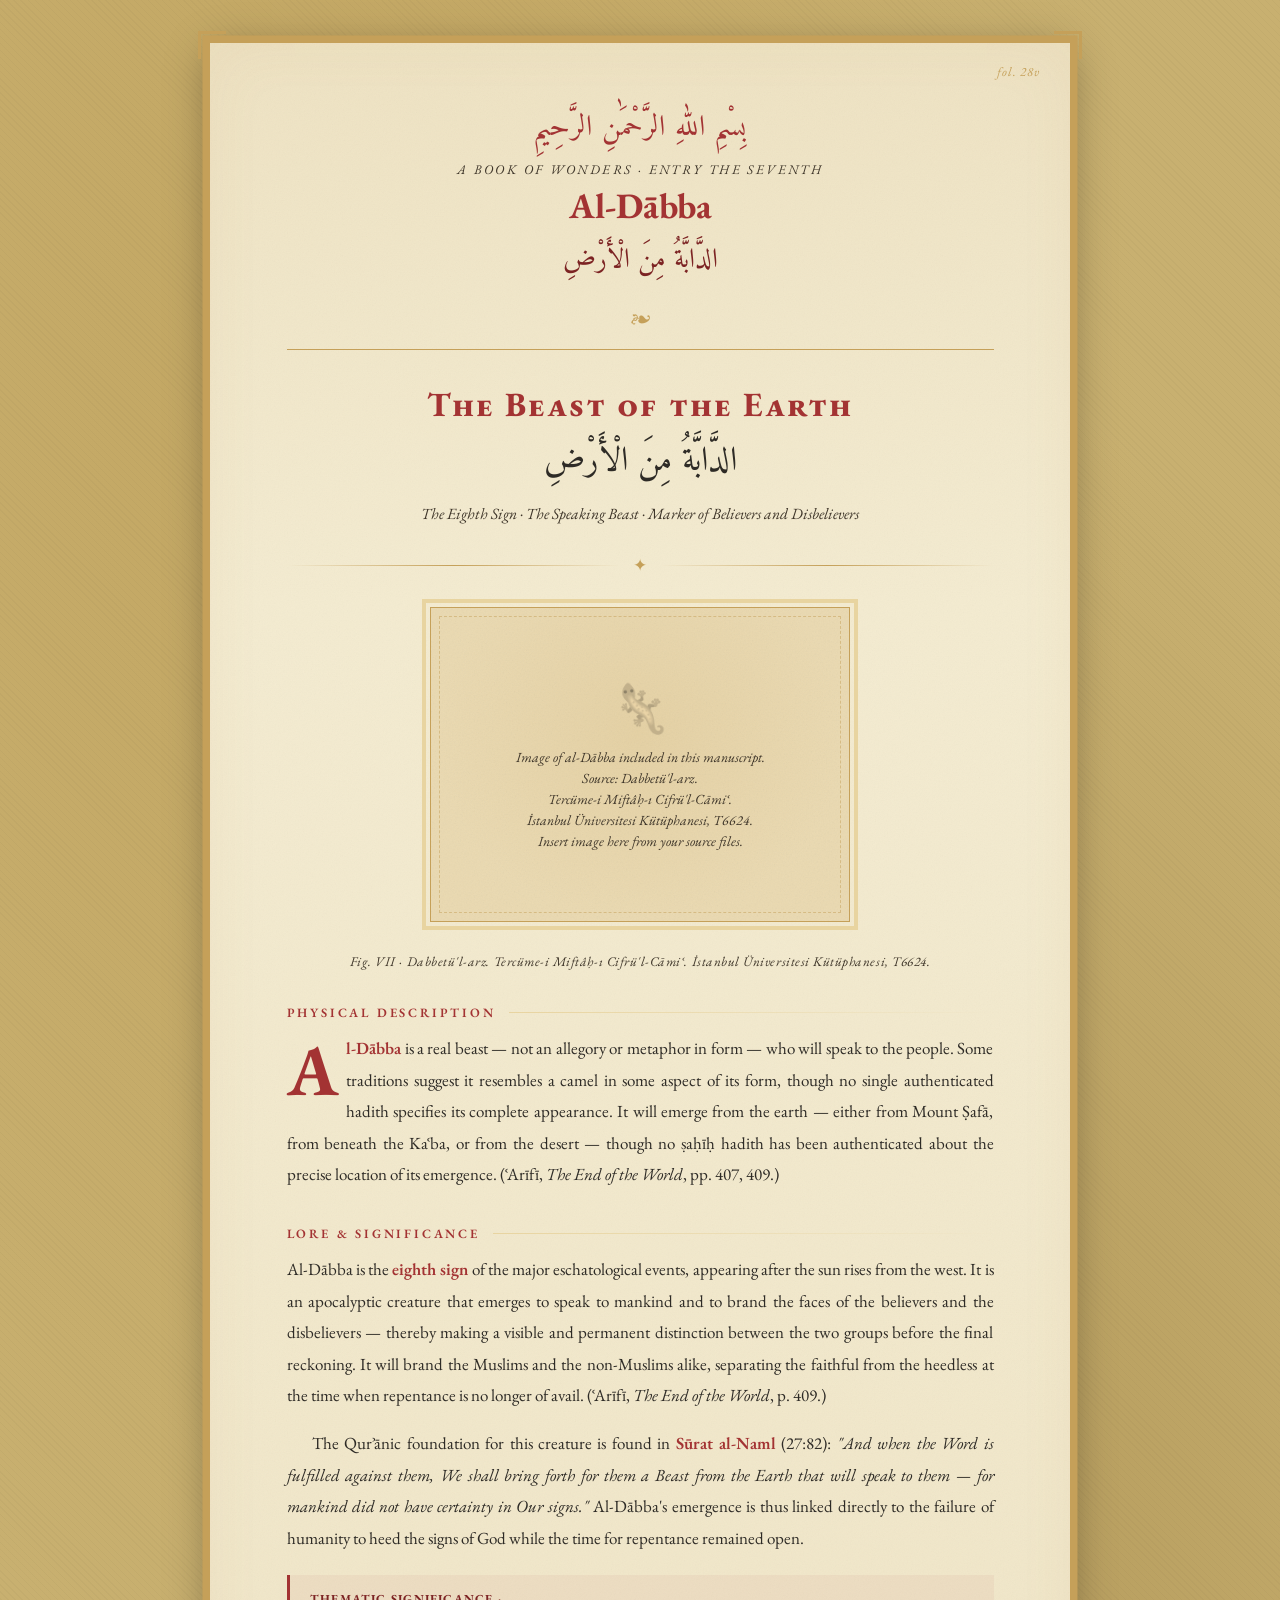
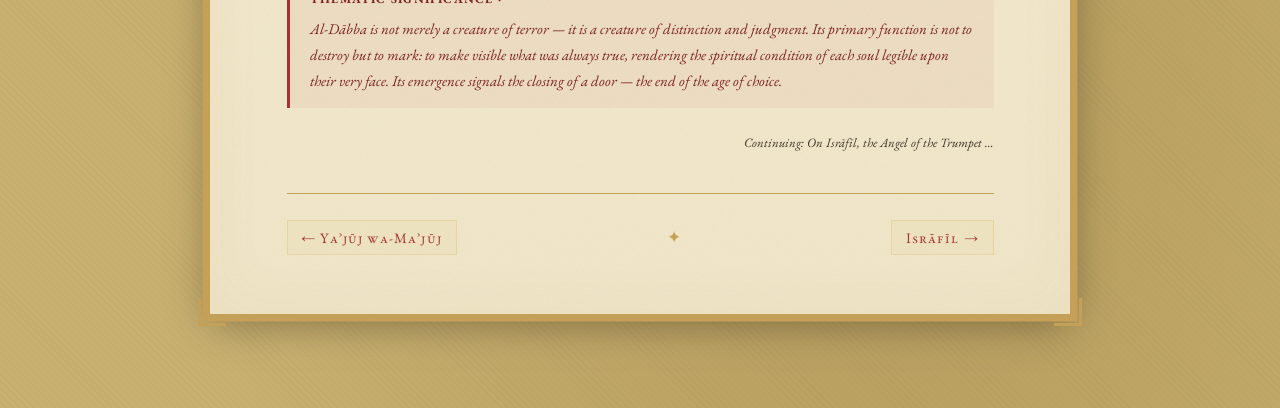
==== dabba.html @ 3489950a "Create dabba.html" ====
<!DOCTYPE html>
<html lang="en">
<head>
  <meta charset="UTF-8" />
  <meta name="viewport" content="width=device-width, initial-scale=1.0" />
  <title>Al-Dābba — A Book of Wonders</title>
  <link rel="stylesheet" href="style.css" />
  <style>
    .analysis-block {
      background: rgba(163,51,51,0.05);
      border-left: 3px solid var(--madder);
      padding: .85rem 1.2rem;
      margin: 1.2rem 0;
      font-size: .88rem;
      font-style: italic;
      color: var(--madder-dark);
      line-height: 1.75;
    }
    .analysis-block::before {
      content: 'Thematic Significance · ';
      font-weight: 700;
      font-style: normal;
      font-size: .72rem;
      letter-spacing: .1em;
      text-transform: uppercase;
      display: block;
      margin-bottom: .3rem;
    }
  </style>
</head>
<body>
<main class="manuscript-page" role="main">
  <div class="corner-tr" aria-hidden="true"></div>
  <div class="corner-bl" aria-hidden="true"></div>
  <div class="page-inner">
    <span class="folio-number">fol. 28v</span>

    <p class="bismillah" lang="ar" dir="rtl">بِسْمِ اللهِ الرَّحْمَٰنِ الرَّحِيمِ</p>

    <header class="page-title-block">
      <p class="page-title-latin">A Book of Wonders · Entry the Seventh</p>
      <h1 class="page-title-main">Al-Dābba</h1>
      <p class="page-title-arabic" lang="ar" dir="rtl">الدَّابَّةُ مِنَ الْأَرْضِ</p>
    </header>

    <div class="creature-name-block">
      <span class="creature-name-en">The Beast of the Earth</span>
      <span class="creature-name-ar" lang="ar" dir="rtl">الدَّابَّةُ مِنَ الْأَرْضِ</span>
      <span class="creature-epithet">The Eighth Sign · The Speaking Beast · Marker of Believers and Disbelievers</span>
    </div>

    <div class="manuscript-rule" aria-hidden="true">✦</div>

    <!-- Illustration — sourced from Tercüme-i Miftâh-ı Cifrü'l-Cami, Istanbul University Library T6624 -->
    <figure class="illustration-frame" role="img" aria-label="Dabbetü'l-arz, from Tercüme-i Miftah-i Cifru'l-Cami, Istanbul University Library T6624">
      <div class="illustration-placeholder-text">
        <span class="icon" aria-hidden="true">🦎</span>
        <p>
          <em>Image of al-Dābba included in this manuscript.<br>
          Source: <em>Dabbetü'l-arz.</em><br>
          <em>Tercüme-i Miftâḥ-ı Cifrü'l-Cāmiʿ.</em><br>
          İstanbul Üniversitesi Kütüphanesi, T6624.<br>
          Insert image here from your source files.</em>
        </p>
      </div>
    </figure>
    <figcaption class="illustration-caption">
      Fig. VII · <em>Dabbetü'l-arz.</em>
      <em>Tercüme-i Miftâḥ-ı Cifrü'l-Cāmiʿ.</em>
      İstanbul Üniversitesi Kütüphanesi, T6624.
    </figcaption>

    <!-- Physical Description -->
    <h2 class="section-header">Physical Description</h2>
    <p class="manuscript-text has-dropcap">
      <span class="rubric">Al-Dābba</span> is a real beast — not an allegory or metaphor in form —
      who will speak to the people. Some traditions suggest it resembles a camel in some aspect of its form,
      though no single authenticated hadith specifies its complete appearance.
      It will emerge from the earth — either from Mount Ṣafā, from beneath the Kaʿba, or from the desert —
      though no ṣaḥīḥ hadith has been authenticated about the precise location of its emergence.
      (ʿArīfī, <em>The End of the World</em>, pp. 407, 409.)
    </p>

    <!-- Lore -->
    <h2 class="section-header">Lore &amp; Significance</h2>
    <p class="manuscript-text">
      Al-Dābba is the <span class="rubric">eighth sign</span> of the major eschatological events,
      appearing after the sun rises from the west. It is an apocalyptic creature that emerges to speak
      to mankind and to brand the faces of the believers and the disbelievers — thereby making a visible
      and permanent distinction between the two groups before the final reckoning.
      It will brand the Muslims and the non-Muslims alike, separating the faithful from the heedless
      at the time when repentance is no longer of avail.
      (ʿArīfī, <em>The End of the World</em>, p. 409.)
    </p>
    <p class="manuscript-text">
      The Qurʾānic foundation for this creature is found in
      <span class="rubric">Sūrat al-Naml</span> (27:82):
      <em>"And when the Word is fulfilled against them, We shall bring forth for them a Beast from the Earth
      that will speak to them — for mankind did not have certainty in Our signs."</em>
      Al-Dābba's emergence is thus linked directly to the failure of humanity to heed the signs of God
      while the time for repentance remained open.
    </p>

    <div class="analysis-block">
      Al-Dābba is not merely a creature of terror — it is a creature of distinction and judgment.
      Its primary function is not to destroy but to mark: to make visible what was always true,
      rendering the spiritual condition of each soul legible upon their very face.
      Its emergence signals the closing of a door — the end of the age of choice.
    </div>

    <div class="catchword"><em>Continuing: On Isrāfīl, the Angel of the Trumpet …</em></div>

    <nav class="page-nav" aria-label="Page navigation">
      <a href="yajuj.html">← Yaʾjūj wa-Maʾjūj</a>
      <span class="nav-center" aria-hidden="true">✦</span>
      <a href="israfil.html">Isrāfīl →</a>
    </nav>
  </div>
</main>
</body>
</html>
---- style.css ----
/* ============================================================
   KITĀB AL-ASRĀR — Master Stylesheet
   Islamic Eschatological Bestiary
   Visual Model: Ajā'ib al-makhlūqāt (13th c. manuscript)
   ============================================================ */

/* ── Google Fonts ── */
@import url('https://fonts.googleapis.com/css2?family=EB+Garamond:ital,wght@0,400;0,500;0,600;0,700;1,400;1,500&family=Amiri:ital,wght@0,400;0,700;1,400;1,700&display=swap');

/* ── Design Tokens ── */
:root {
  --parchment:      #F4EBD0;
  --parchment-dark: #EAD9B0;
  --parchment-mid:  #EFE3C0;
  --carbon:         #1A1A1A;
  --carbon-soft:    #2E2B26;
  --madder:         #A33333;
  --madder-dark:    #7C2323;
  --gold:           #C5A059;
  --gold-light:     #D9B96B;
  --gold-pale:      #E8D4A0;
  --ink-faded:      #3D3428;

  --font-latin:     'EB Garamond', 'Palatino Linotype', Georgia, serif;
  --font-arabic:    'Amiri', 'Noto Naskh Arabic', 'Traditional Arabic', serif;

  --page-max:       860px;
  --border-outer:   2.5px solid var(--gold);
  --border-inner:   1px solid var(--gold);
  --gap-border:     5px;
}

/* ── Reset & Base ── */
*, *::before, *::after { box-sizing: border-box; margin: 0; padding: 0; }

html { font-size: 17px; scroll-behavior: smooth; }

body {
  background-color: #C8B070;
  background-image:
    repeating-linear-gradient(
      45deg,
      transparent,
      transparent 4px,
      rgba(0,0,0,0.025) 4px,
      rgba(0,0,0,0.025) 5px
    ),
    radial-gradient(ellipse at 30% 20%, rgba(180,140,60,0.3) 0%, transparent 60%),
    radial-gradient(ellipse at 70% 80%, rgba(120,90,30,0.25) 0%, transparent 55%);
  min-height: 100vh;
  padding: 2.5rem 1rem;
  font-family: var(--font-latin);
  color: var(--carbon);
}

/* ── Manuscript Page Container ── */
.manuscript-page {
  position: relative;
  max-width: var(--page-max);
  margin: 0 auto 3rem;
  background-color: var(--parchment);
  background-image:
    url("data:image/svg+xml,%3Csvg xmlns='http://www.w3.org/2000/svg' width='300' height='300'%3E%3Cfilter id='n'%3E%3CfeTurbulence type='fractalNoise' baseFrequency='0.75' numOctaves='4' stitchTiles='stitch'/%3E%3CfeColorMatrix type='saturate' values='0'/%3E%3C/filter%3E%3Crect width='300' height='300' filter='url(%23n)' opacity='0.06'/%3E%3C/svg%3E"),
    linear-gradient(180deg, rgba(210,185,130,0.18) 0%, transparent 30%, rgba(210,185,130,0.12) 100%);
  padding: 0;
  /* Double-border via outline + box-shadow technique */
  outline: var(--border-inner) solid var(--gold);
  outline-offset: var(--gap-border);
  box-shadow:
    0 0 0 calc(var(--gap-border) + 2.5px) var(--gold),
    0 8px 40px rgba(0,0,0,0.35),
    0 2px 8px rgba(0,0,0,0.2),
    inset 0 0 60px rgba(180,140,60,0.06);
}

/* Inner content padding */
.page-inner {
  padding: 3.5rem 4.5rem;
}

/* ── Corner Ornaments ── */
.manuscript-page::before,
.manuscript-page::after {
  content: '';
  position: absolute;
  width: 28px;
  height: 28px;
  border-color: var(--gold);
  border-style: solid;
  z-index: 2;
}
.manuscript-page::before {
  top: -12px; left: -12px;
  border-width: 3px 0 0 3px;
}
.manuscript-page::after {
  bottom: -12px; right: -12px;
  border-width: 0 3px 3px 0;
}

/* Extra corners via wrapper pseudo */
.corner-tr, .corner-bl {
  position: absolute;
  width: 28px;
  height: 28px;
  border-color: var(--gold);
  border-style: solid;
  z-index: 2;
  pointer-events: none;
}
.corner-tr { top: -12px; right: -12px; border-width: 3px 3px 0 0; }
.corner-bl { bottom: -12px; left: -12px; border-width: 0 0 3px 3px; }

/* ── Bismillah Header ── */
.bismillah {
  text-align: center;
  font-family: var(--font-arabic);
  font-size: 1.7rem;
  color: var(--madder);
  letter-spacing: 0.03em;
  margin-bottom: 0.4rem;
  line-height: 1.8;
  direction: rtl;
}

/* ── Page Title / Colophon Header ── */
.page-title-block {
  text-align: center;
  margin-bottom: 2rem;
  padding-bottom: 1.25rem;
  border-bottom: 1px solid var(--gold);
  position: relative;
}
.page-title-block::after {
  content: '❧';
  display: block;
  color: var(--gold);
  font-size: 1.2rem;
  margin-top: 0.8rem;
}

.page-title-latin {
  font-family: var(--font-latin);
  font-size: 0.78rem;
  font-style: italic;
  letter-spacing: 0.18em;
  text-transform: uppercase;
  color: var(--ink-faded);
  margin-bottom: 0.4rem;
}

.page-title-main {
  font-family: var(--font-latin);
  font-size: 2.1rem;
  font-weight: 700;
  color: var(--madder);
  line-height: 1.2;
  margin-bottom: 0.3rem;
}

.page-title-arabic {
  font-family: var(--font-arabic);
  font-size: 1.6rem;
  color: var(--madder-dark);
  direction: rtl;
  line-height: 2;
}

.page-subtitle {
  font-size: 0.88rem;
  font-style: italic;
  color: var(--ink-faded);
  margin-top: 0.3rem;
}

/* ── Horizontal Rule / Interlinear Divider ── */
.manuscript-rule {
  display: flex;
  align-items: center;
  gap: 0.75rem;
  margin: 1.8rem 0;
  color: var(--gold);
  font-size: 1rem;
}
.manuscript-rule::before,
.manuscript-rule::after {
  content: '';
  flex: 1;
  height: 1px;
  background: linear-gradient(to right, transparent, var(--gold), transparent);
}

/* ── Creature Entry Header ── */
.creature-name-block {
  text-align: center;
  margin-bottom: 1.5rem;
}

.creature-name-en {
  font-size: 2rem;
  font-weight: 700;
  color: var(--madder);
  font-variant: small-caps;
  letter-spacing: 0.06em;
  line-height: 1.2;
}

.creature-name-ar {
  font-family: var(--font-arabic);
  font-size: 2rem;
  color: var(--carbon-soft);
  direction: rtl;
  line-height: 2.2;
  display: block;
}

.creature-epithet {
  font-style: italic;
  font-size: 0.92rem;
  color: var(--ink-faded);
  display: block;
  margin-top: 0.2rem;
}

/* ── Illustration Placeholder ── */
.illustration-frame {
  margin: 1.8rem auto;
  max-width: 420px;
  border: 1.5px solid var(--gold);
  outline: 4px solid var(--gold-pale);
  outline-offset: 4px;
  background-color: var(--parchment-dark);
  background-image:
    radial-gradient(ellipse at 50% 40%, rgba(197,160,89,0.15) 0%, transparent 70%),
    url("data:image/svg+xml,%3Csvg xmlns='http://www.w3.org/2000/svg' width='200' height='200'%3E%3Cfilter id='n'%3E%3CfeTurbulence type='fractalNoise' baseFrequency='0.65' numOctaves='3' stitchTiles='stitch'/%3E%3CfeColorMatrix type='saturate' values='0'/%3E%3C/filter%3E%3Crect width='200' height='200' filter='url(%23n)' opacity='0.09'/%3E%3C/svg%3E");
  position: relative;
  overflow: hidden;
  aspect-ratio: 4 / 3;
  display: flex;
  flex-direction: column;
  align-items: center;
  justify-content: center;
}

.illustration-frame::before {
  content: '';
  position: absolute;
  inset: 8px;
  border: 0.5px dashed var(--gold);
  opacity: 0.5;
  pointer-events: none;
}

.illustration-placeholder-text {
  text-align: center;
  padding: 1rem;
  z-index: 1;
}

.illustration-placeholder-text .icon {
  font-size: 2.8rem;
  display: block;
  margin-bottom: 0.5rem;
  opacity: 0.4;
  filter: sepia(1);
}

.illustration-placeholder-text p {
  font-style: italic;
  font-size: 0.82rem;
  color: var(--ink-faded);
  line-height: 1.5;
  max-width: 260px;
}

.illustration-caption {
  text-align: center;
  font-size: 0.78rem;
  font-style: italic;
  color: var(--ink-faded);
  margin-top: 0.6rem;
  letter-spacing: 0.04em;
}

/* ── Drop Cap ── */
.has-dropcap::first-letter {
  float: left;
  font-family: var(--font-latin);
  font-size: 4.2rem;
  font-weight: 700;
  line-height: 0.8;
  color: var(--madder);
  padding-right: 0.12em;
  padding-top: 0.06em;
  margin-top: 0.05em;
}

/* ── Section Headers (Rubrication) ── */
.section-header {
  font-family: var(--font-latin);
  font-size: 0.75rem;
  font-weight: 600;
  letter-spacing: 0.22em;
  text-transform: uppercase;
  color: var(--madder);
  margin: 2rem 0 0.75rem;
  display: flex;
  align-items: center;
  gap: 0.8rem;
}
.section-header::after {
  content: '';
  flex: 1;
  height: 1px;
  background: linear-gradient(to right, var(--gold-pale), transparent);
}

/* ── Body Text ── */
.manuscript-text {
  font-family: var(--font-latin);
  font-size: 1rem;
  line-height: 1.85;
  color: var(--carbon-soft);
  text-align: justify;
  hyphens: auto;
  margin-bottom: 1rem;
}

.manuscript-text + .manuscript-text {
  text-indent: 1.5em;
}

/* Rubricated inline terms */
.rubric {
  color: var(--madder);
  font-weight: 600;
}

/* Arabic inline quote */
.arabic-inline {
  font-family: var(--font-arabic);
  direction: rtl;
  display: inline-block;
  font-size: 1.15em;
  line-height: 1.9;
  color: var(--carbon);
  unicode-bidi: isolate;
}

/* ── Block Quote (Hadith / Quranic Verse) ── */
.manuscript-quote {
  margin: 1.5rem 2rem;
  padding: 1rem 1.5rem;
  border-left: 3px solid var(--gold);
  background: rgba(197,160,89,0.07);
  position: relative;
}

.manuscript-quote .arabic-block {
  font-family: var(--font-arabic);
  font-size: 1.25rem;
  direction: rtl;
  text-align: right;
  line-height: 2.2;
  color: var(--carbon);
  display: block;
  margin-bottom: 0.5rem;
}

.manuscript-quote .translation {
  font-style: italic;
  font-size: 0.9rem;
  color: var(--ink-faded);
  line-height: 1.65;
}

.manuscript-quote .source {
  display: block;
  text-align: right;
  font-size: 0.76rem;
  color: var(--madder);
  margin-top: 0.5rem;
  letter-spacing: 0.06em;
}

/* ── Table of Contents ── */
.toc-list {
  list-style: none;
  margin: 1.5rem 0;
}

.toc-list li {
  display: flex;
  align-items: baseline;
  gap: 0;
  margin-bottom: 0.6rem;
  font-size: 1rem;
  line-height: 1.5;
}

.toc-entry-num {
  font-variant: small-caps;
  font-size: 0.82rem;
  color: var(--madder);
  min-width: 2.2rem;
  flex-shrink: 0;
}

.toc-entry-title {
  flex: 1;
}

.toc-entry-title a {
  color: var(--carbon-soft);
  text-decoration: none;
  font-weight: 500;
}
.toc-entry-title a:hover {
  color: var(--madder);
  text-decoration: underline;
  text-decoration-style: dotted;
  text-underline-offset: 3px;
}

.toc-entry-title .arabic-toc {
  font-family: var(--font-arabic);
  font-size: 1.05em;
  direction: rtl;
  margin-left: 0.6em;
  color: var(--ink-faded);
}

.toc-dots {
  flex: 1;
  border-bottom: 1.5px dotted var(--gold-pale);
  margin: 0 0.5rem;
  position: relative;
  top: -3px;
}

.toc-folio {
  font-variant: small-caps;
  font-size: 0.82rem;
  color: var(--ink-faded);
  min-width: 2rem;
  text-align: right;
}

/* ── Colophon / Metadata block ── */
.colophon-block {
  margin-top: 2.5rem;
  padding-top: 1.5rem;
  border-top: 1px solid var(--gold-pale);
  font-size: 0.8rem;
  color: var(--ink-faded);
  font-style: italic;
  text-align: center;
  line-height: 1.8;
}

/* ── Page-Turn Navigation ── */
.page-nav {
  display: flex;
  justify-content: space-between;
  align-items: center;
  margin-top: 2.5rem;
  padding-top: 1.5rem;
  border-top: 1px solid var(--gold);
  gap: 1rem;
}

.page-nav a {
  display: inline-flex;
  align-items: center;
  gap: 0.4rem;
  color: var(--madder);
  text-decoration: none;
  font-size: 0.85rem;
  font-variant: small-caps;
  letter-spacing: 0.08em;
  padding: 0.4rem 0.8rem;
  border: 1px solid var(--gold-pale);
  background: rgba(197,160,89,0.06);
  transition: background 0.2s, border-color 0.2s;
}
.page-nav a:hover {
  background: rgba(197,160,89,0.18);
  border-color: var(--gold);
}

.page-nav .nav-center {
  font-size: 1rem;
  color: var(--gold);
}

/* ── Folio Number (decorative, top corner) ── */
.folio-number {
  position: absolute;
  top: 1.2rem;
  right: 1.8rem;
  font-size: 0.75rem;
  font-style: italic;
  color: var(--gold);
  letter-spacing: 0.06em;
}

/* ── Catchword (bottom right of page) ── */
.catchword {
  text-align: right;
  font-size: 0.75rem;
  font-style: italic;
  color: var(--ink-faded);
  margin-top: 1.5rem;
}

/* ── Responsive ── */
@media (max-width: 680px) {
  .page-inner  { padding: 2.2rem 1.6rem; }
  .has-dropcap::first-letter { font-size: 3.2rem; }
  .page-title-main { font-size: 1.6rem; }
  .creature-name-en { font-size: 1.5rem; }
  .creature-name-ar { font-size: 1.5rem; }
  .manuscript-quote { margin: 1.2rem 0.5rem; }
  .page-nav { flex-direction: column; align-items: stretch; text-align: center; }
  .illustration-frame { max-width: 100%; }
}

@media print {
  body { background: white; padding: 0; }
  .manuscript-page { box-shadow: none; margin: 0; max-width: 100%; }
  .page-nav { display: none; }
}
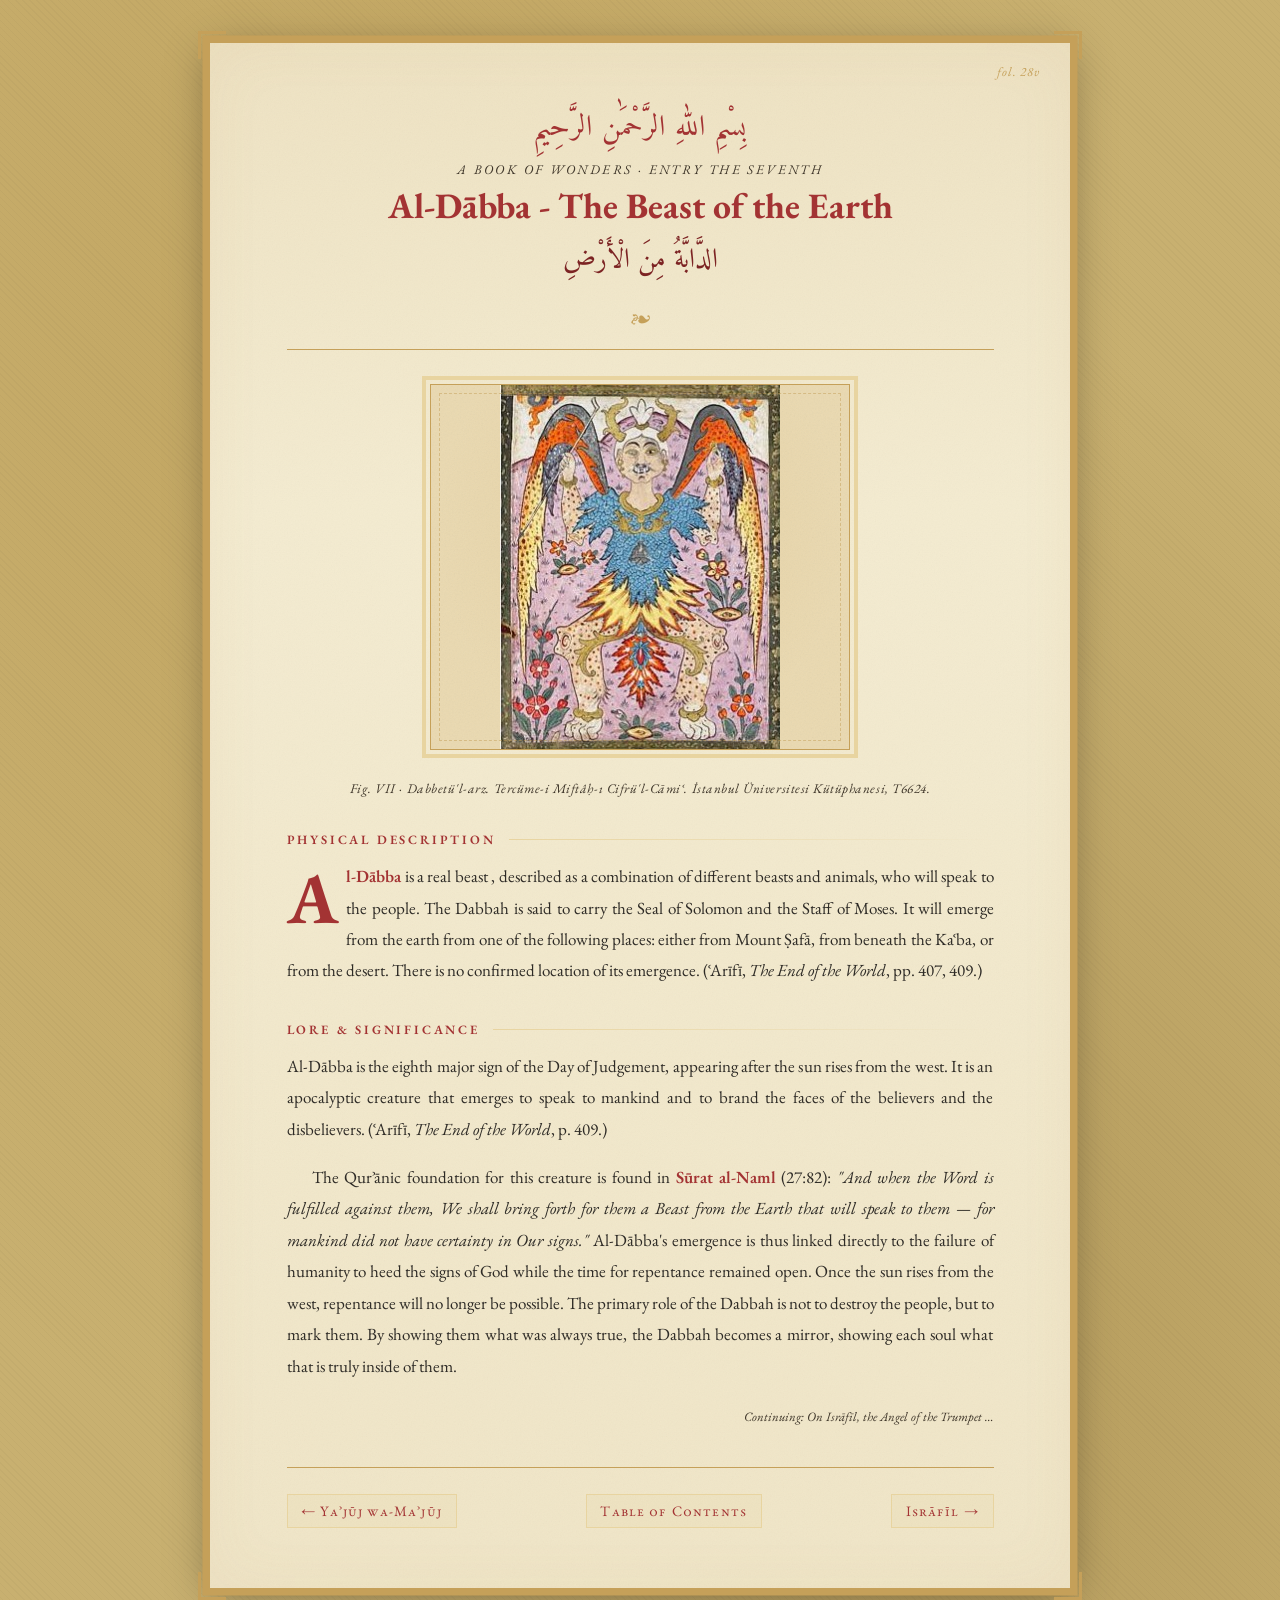
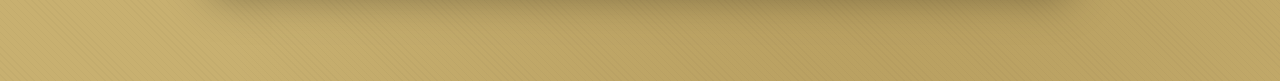
==== commit 95c5c4c6: "Add files via upload" ====
--- a/dabba.html
+++ b/dabba.html
@@ -39,30 +39,13 @@
 
     <header class="page-title-block">
       <p class="page-title-latin">A Book of Wonders · Entry the Seventh</p>
-      <h1 class="page-title-main">Al-Dābba</h1>
+      <h1 class="page-title-main">Al-Dābba - The Beast of the Earth</h1>
       <p class="page-title-arabic" lang="ar" dir="rtl">الدَّابَّةُ مِنَ الْأَرْضِ</p>
     </header>
 
-    <div class="creature-name-block">
-      <span class="creature-name-en">The Beast of the Earth</span>
-      <span class="creature-name-ar" lang="ar" dir="rtl">الدَّابَّةُ مِنَ الْأَرْضِ</span>
-      <span class="creature-epithet">The Eighth Sign · The Speaking Beast · Marker of Believers and Disbelievers</span>
-    </div>
-
-    <div class="manuscript-rule" aria-hidden="true">✦</div>
-
     <!-- Illustration — sourced from Tercüme-i Miftâh-ı Cifrü'l-Cami, Istanbul University Library T6624 -->
     <figure class="illustration-frame" role="img" aria-label="Dabbetü'l-arz, from Tercüme-i Miftah-i Cifru'l-Cami, Istanbul University Library T6624">
-      <div class="illustration-placeholder-text">
-        <span class="icon" aria-hidden="true">🦎</span>
-        <p>
-          <em>Image of al-Dābba included in this manuscript.<br>
-          Source: <em>Dabbetü'l-arz.</em><br>
-          <em>Tercüme-i Miftâḥ-ı Cifrü'l-Cāmiʿ.</em><br>
-          İstanbul Üniversitesi Kütüphanesi, T6624.<br>
-          Insert image here from your source files.</em>
-        </p>
-      </div>
+     <img src = "dabba.jpg"></img>
     </figure>
     <figcaption class="illustration-caption">
       Fig. VII · <em>Dabbetü'l-arz.</em>
@@ -73,46 +56,47 @@
     <!-- Physical Description -->
     <h2 class="section-header">Physical Description</h2>
     <p class="manuscript-text has-dropcap">
-      <span class="rubric">Al-Dābba</span> is a real beast — not an allegory or metaphor in form —
-      who will speak to the people. Some traditions suggest it resembles a camel in some aspect of its form,
-      though no single authenticated hadith specifies its complete appearance.
-      It will emerge from the earth — either from Mount Ṣafā, from beneath the Kaʿba, or from the desert —
-      though no ṣaḥīḥ hadith has been authenticated about the precise location of its emergence.
+      <span class="rubric">Al-Dābba</span> is a real beast ,
+       described as a combination of different beasts and animals, who will speak to the people. 
+      The Dabbah is said to carry the Seal of Solomon and the Staff of Moses.
+      It will emerge from the earth from one of the following places: either from Mount Ṣafā, 
+      from beneath the Kaʿba, or from the desert.
+      There is no confirmed  location of its emergence.
       (ʿArīfī, <em>The End of the World</em>, pp. 407, 409.)
     </p>
 
     <!-- Lore -->
     <h2 class="section-header">Lore &amp; Significance</h2>
     <p class="manuscript-text">
-      Al-Dābba is the <span class="rubric">eighth sign</span> of the major eschatological events,
-      appearing after the sun rises from the west. It is an apocalyptic creature that emerges to speak
-      to mankind and to brand the faces of the believers and the disbelievers — thereby making a visible
-      and permanent distinction between the two groups before the final reckoning.
-      It will brand the Muslims and the non-Muslims alike, separating the faithful from the heedless
-      at the time when repentance is no longer of avail.
+      Al-Dābba is the eighth major sign of the Day of Judgement,
+      appearing after the sun rises from the west. 
+      It is an apocalyptic creature that emerges to speak
+      to mankind and to brand the faces of the believers and the disbelievers.
       (ʿArīfī, <em>The End of the World</em>, p. 409.)
     </p>
     <p class="manuscript-text">
       The Qurʾānic foundation for this creature is found in
       <span class="rubric">Sūrat al-Naml</span> (27:82):
-      <em>"And when the Word is fulfilled against them, We shall bring forth for them a Beast from the Earth
+      <em>"And when the Word is fulfilled against them, We shall bring forth for
+         them a Beast from the Earth
       that will speak to them — for mankind did not have certainty in Our signs."</em>
       Al-Dābba's emergence is thus linked directly to the failure of humanity to heed the signs of God
-      while the time for repentance remained open.
+      while the time for repentance remained open. Once the sun rises from the west, repentance will 
+      no longer be possible. The
+       primary role of the Dabbah is not to destroy 
+      the people, but to mark them.  By showing them what was always true,
+       the Dabbah becomes a mirror, 
+      showing each soul what that is truly inside of them.
+
     </p>
-
-    <div class="analysis-block">
-      Al-Dābba is not merely a creature of terror — it is a creature of distinction and judgment.
-      Its primary function is not to destroy but to mark: to make visible what was always true,
-      rendering the spiritual condition of each soul legible upon their very face.
-      Its emergence signals the closing of a door — the end of the age of choice.
-    </div>
 
     <div class="catchword"><em>Continuing: On Isrāfīl, the Angel of the Trumpet …</em></div>
 
     <nav class="page-nav" aria-label="Page navigation">
       <a href="yajuj.html">← Yaʾjūj wa-Maʾjūj</a>
-      <span class="nav-center" aria-hidden="true">✦</span>
+      <span class="nav-center" aria-hidden="true">
+        <a href="index.html"> Table of Contents </a>
+      </span>      
       <a href="israfil.html">Isrāfīl →</a>
     </nav>
   </div>
--- a/style.css
+++ b/style.css
@@ -235,7 +235,6 @@
     url("data:image/svg+xml,%3Csvg xmlns='http://www.w3.org/2000/svg' width='200' height='200'%3E%3Cfilter id='n'%3E%3CfeTurbulence type='fractalNoise' baseFrequency='0.65' numOctaves='3' stitchTiles='stitch'/%3E%3CfeColorMatrix type='saturate' values='0'/%3E%3C/filter%3E%3Crect width='200' height='200' filter='url(%23n)' opacity='0.09'/%3E%3C/svg%3E");
   position: relative;
   overflow: hidden;
-  aspect-ratio: 4 / 3;
   display: flex;
   flex-direction: column;
   align-items: center;
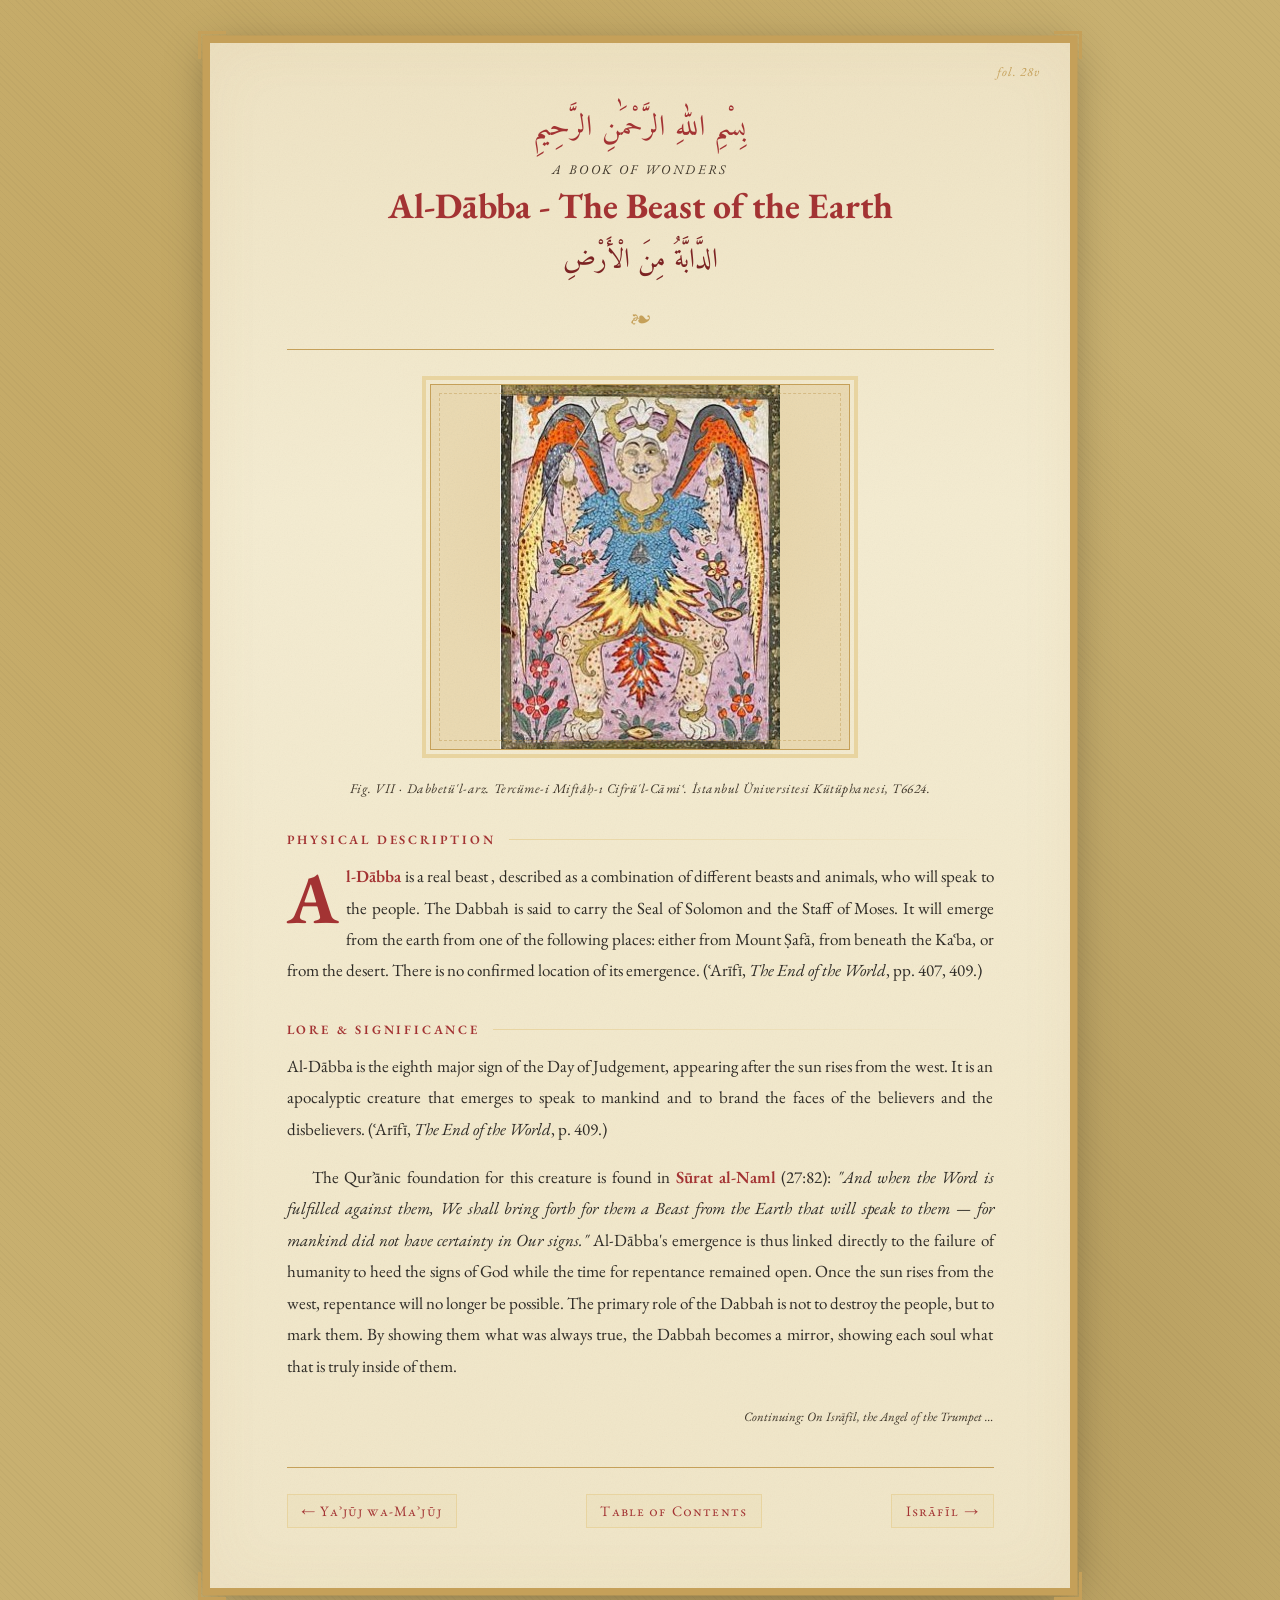
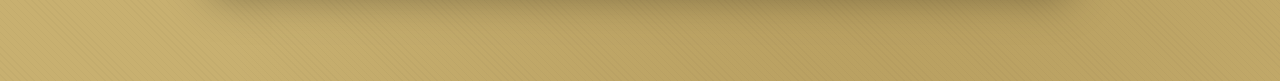
==== commit f48c55c9: "Update dabba.html" ====
--- a/dabba.html
+++ b/dabba.html
@@ -38,7 +38,7 @@
     <p class="bismillah" lang="ar" dir="rtl">بِسْمِ اللهِ الرَّحْمَٰنِ الرَّحِيمِ</p>
 
     <header class="page-title-block">
-      <p class="page-title-latin">A Book of Wonders · Entry the Seventh</p>
+      <p class="page-title-latin">A Book of Wonders</p>
       <h1 class="page-title-main">Al-Dābba - The Beast of the Earth</h1>
       <p class="page-title-arabic" lang="ar" dir="rtl">الدَّابَّةُ مِنَ الْأَرْضِ</p>
     </header>
--- a/style.css
+++ b/style.css
@@ -241,6 +241,13 @@
   justify-content: center;
 }
 
+.sourced-image {
+  display: block;
+  width: 100%; /* Ensures the image fills the gold frame */
+  height: auto; /* Preserves the actual proportions of the artwork */
+  padding: 10px; /* Adds a clean border between the art and the gold line */
+}
+
 .illustration-frame::before {
   content: '';
   position: absolute;
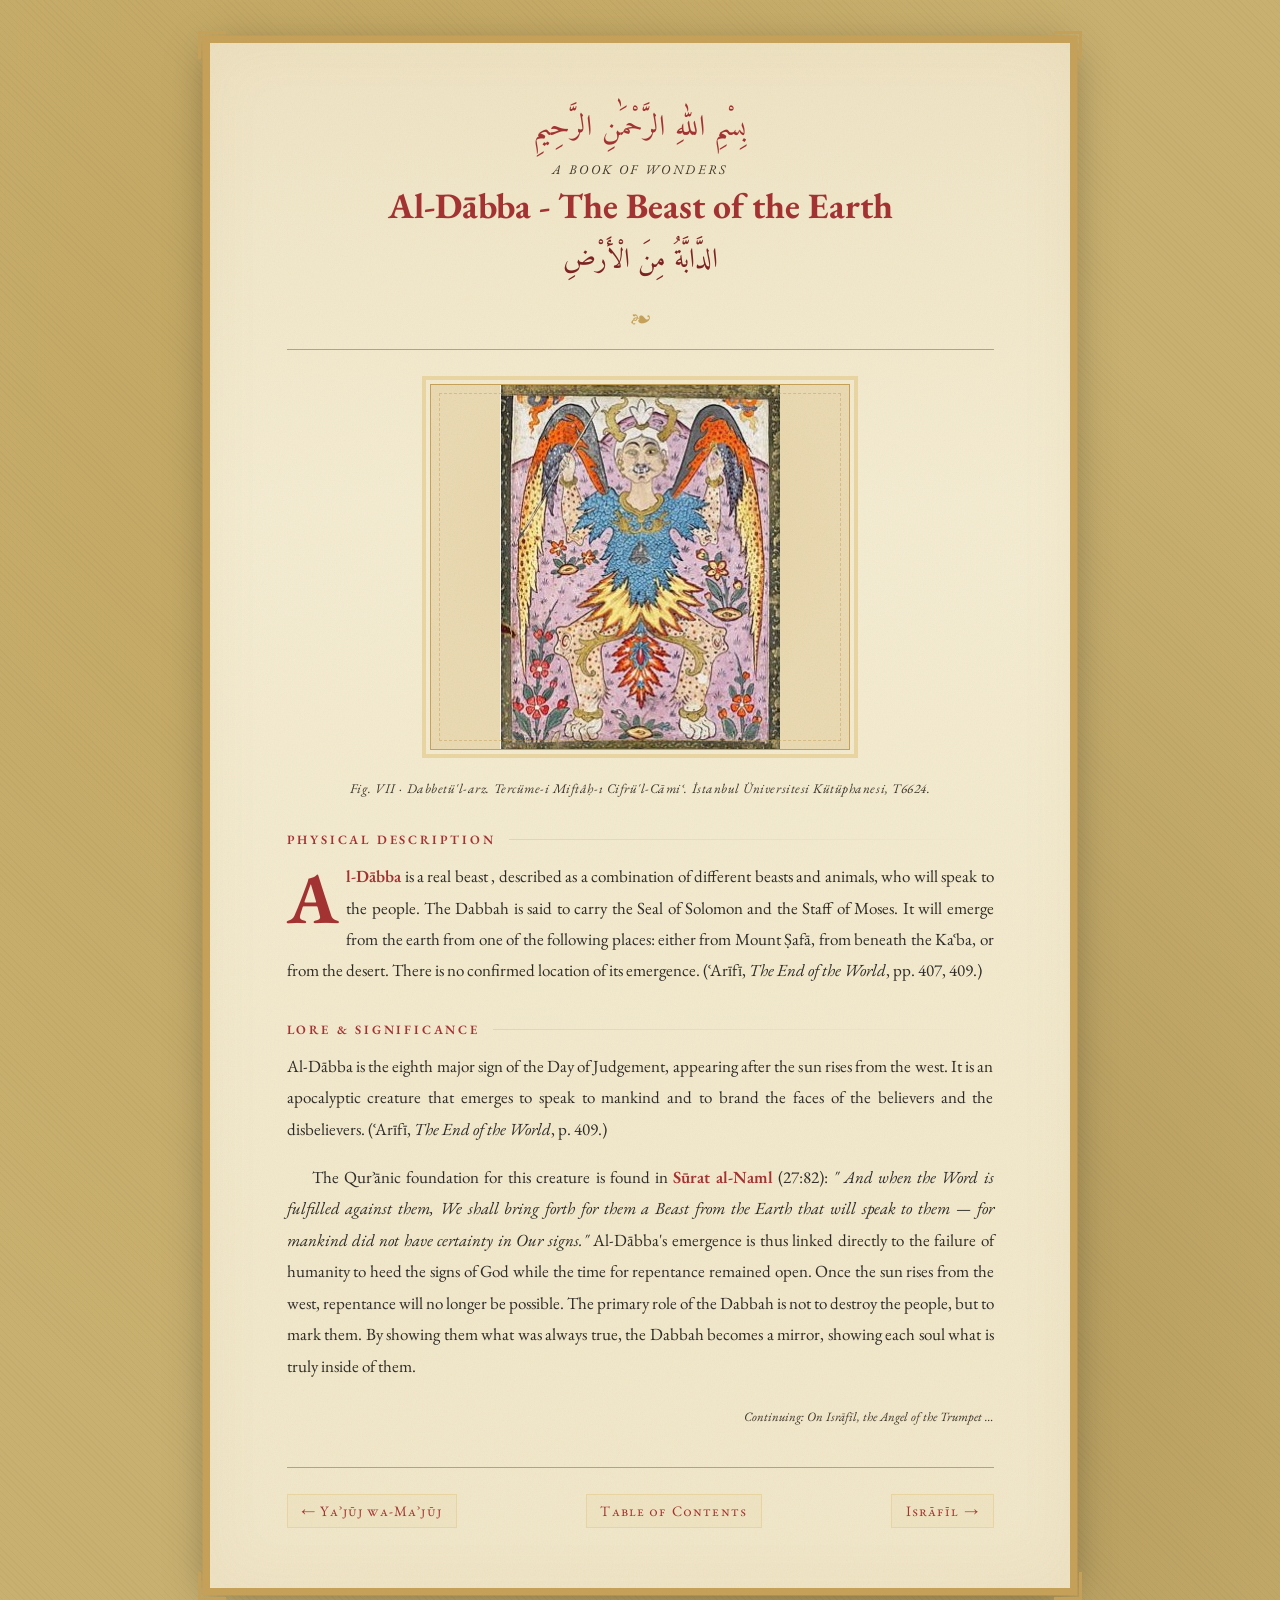
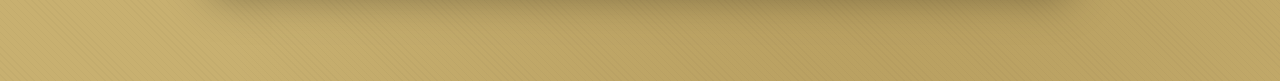
==== commit 0fc1741e: "Fix typographical errors in dabba.html" ====
--- a/dabba.html
+++ b/dabba.html
@@ -77,7 +77,7 @@
     <p class="manuscript-text">
       The Qurʾānic foundation for this creature is found in
       <span class="rubric">Sūrat al-Naml</span> (27:82):
-      <em>"And when the Word is fulfilled against them, We shall bring forth for
+      <em>" And when the Word is fulfilled against them, We shall bring forth for
          them a Beast from the Earth
       that will speak to them — for mankind did not have certainty in Our signs."</em>
       Al-Dābba's emergence is thus linked directly to the failure of humanity to heed the signs of God
@@ -86,7 +86,7 @@
        primary role of the Dabbah is not to destroy 
       the people, but to mark them.  By showing them what was always true,
        the Dabbah becomes a mirror, 
-      showing each soul what that is truly inside of them.
+      showing each soul what is truly inside of them.
 
     </p>
 
--- a/style.css
+++ b/style.css
@@ -504,7 +504,7 @@
   position: absolute;
   top: 1.2rem;
   right: 1.8rem;
-  font-size: 0.75rem;
+  font-size: 0rem;
   font-style: italic;
   color: var(--gold);
   letter-spacing: 0.06em;
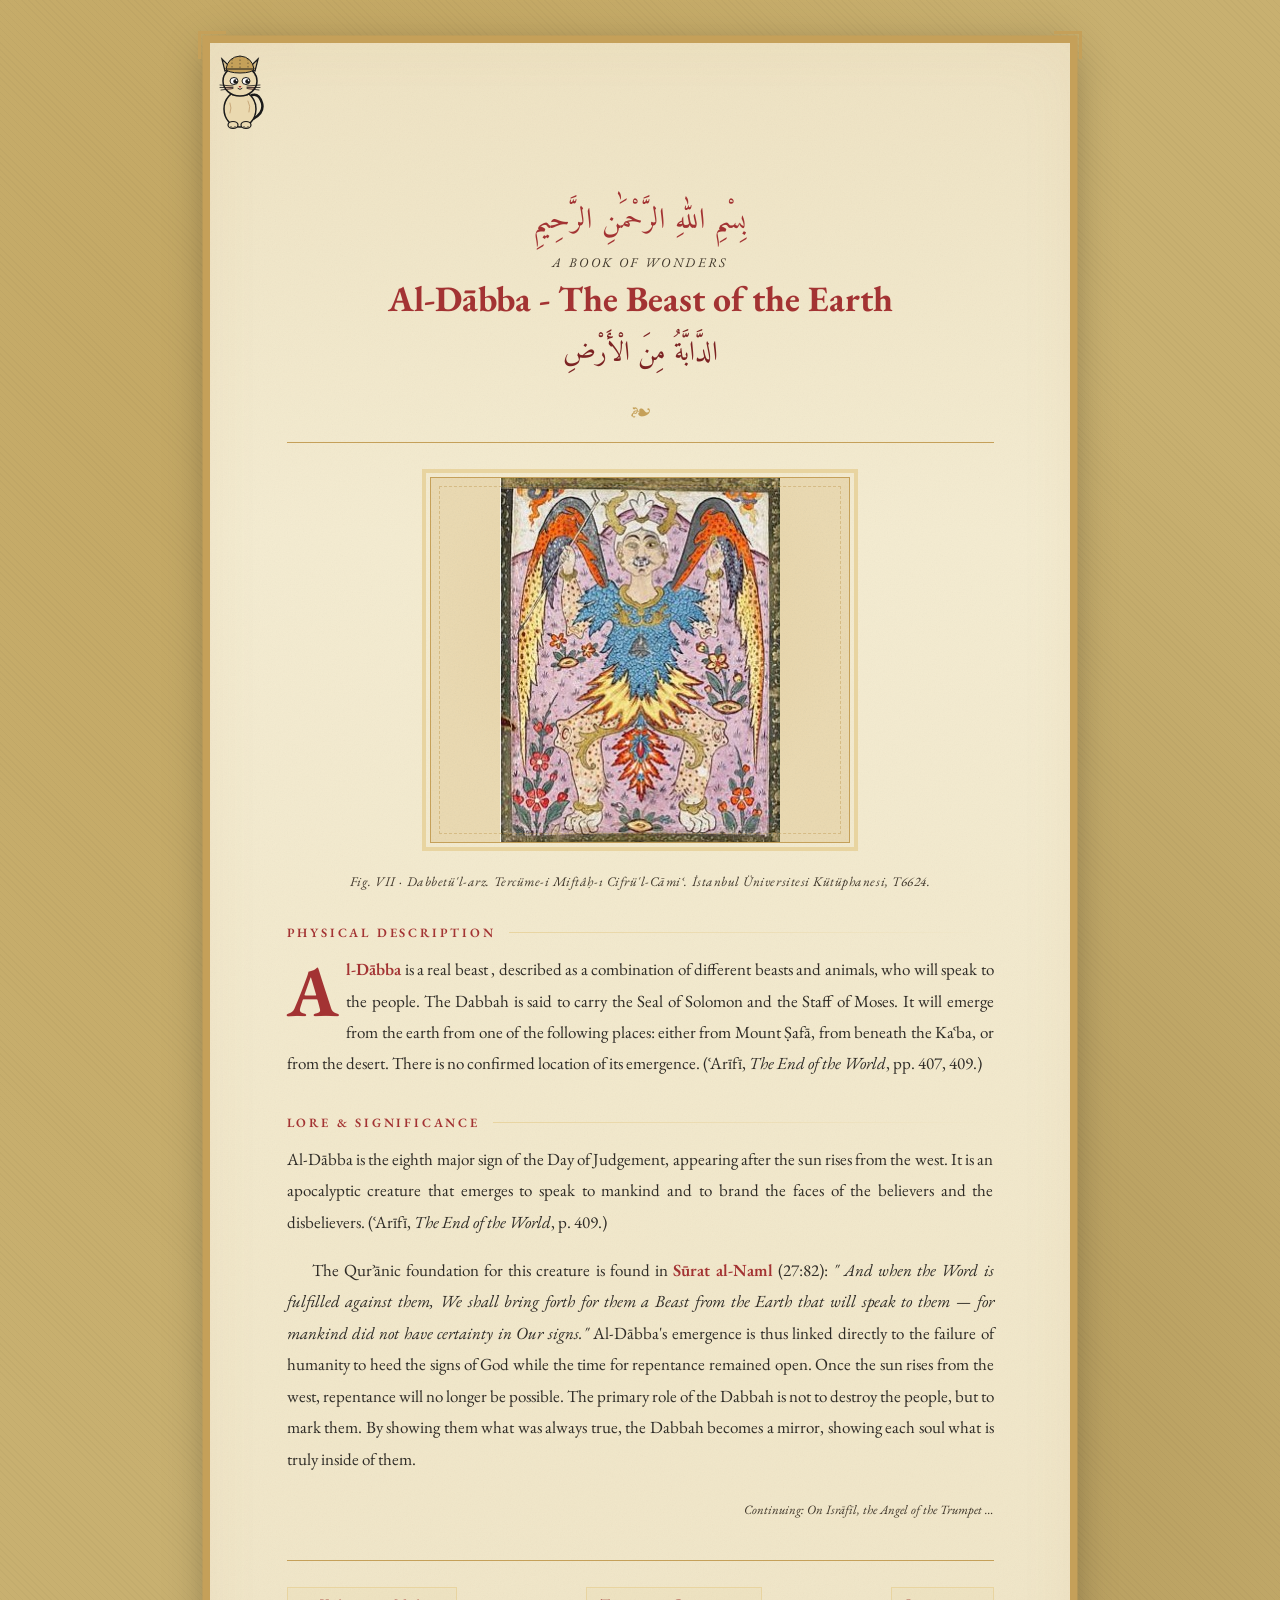
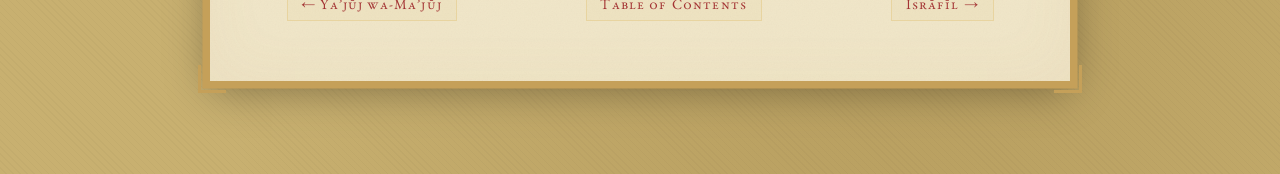
==== commit 0232ae32: "Update dabba.html" ====
--- a/dabba.html
+++ b/dabba.html
@@ -5,6 +5,7 @@
   <meta name="viewport" content="width=device-width, initial-scale=1.0" />
   <title>Al-Dābba — A Book of Wonders</title>
   <link rel="stylesheet" href="style.css" />
+  <link rel="icon" type="image/svg+xml" href="data:image/svg+xml,%3Csvg xmlns='http://www.w3.org/2000/svg' width='32' height='32' viewBox='0 0 32 32'%3E%3Cellipse cx='16' cy='20' rx='12' ry='10' fill='%23EAD9B0' stroke='%231A1A1A' stroke-width='1'/%3E%3Cpath d='M6,14 L4,6 L12,13 Z' fill='%23EAD9B0' stroke='%231A1A1A' stroke-width='0.9'/%3E%3Cpath d='M26,14 L28,6 L20,13 Z' fill='%23EAD9B0' stroke='%231A1A1A' stroke-width='0.9'/%3E%3Cpath d='M4,13 Q6,4 16,3 Q26,4 28,13 Z' fill='%23C5A059' stroke='%231A1A1A' stroke-width='0.9'/%3E%3Cellipse cx='16' cy='13' rx='12' ry='3.5' fill='%23C5A059' stroke='%231A1A1A' stroke-width='0.9'/%3E%3Cpath d='M9,19 Q11,17 13,19' fill='none' stroke='%231A1A1A' stroke-width='1.2' stroke-linecap='round'/%3E%3Cpath d='M19,19 Q21,17 23,19' fill='none' stroke='%231A1A1A' stroke-width='1.2' stroke-linecap='round'/%3E%3Cpath d='M14.5,22 L16,23.5 L17.5,22 Z' fill='%23A33333'/%3E%3Cpath d='M14,24 Q16,25.5 18,24' fill='none' stroke='%231A1A1A' stroke-width='0.8' stroke-linecap='round'/%3E%3Cline x1='2' y1='21' x2='12' y2='21.5' stroke='%231A1A1A' stroke-width='0.7'/%3E%3Cline x1='2' y1='23' x2='12' y2='22.5' stroke='%231A1A1A' stroke-width='0.7'/%3E%3Cline x1='30' y1='21' x2='20' y2='21.5' stroke='%231A1A1A' stroke-width='0.7'/%3E%3Cline x1='30' y1='23' x2='20' y2='22.5' stroke='%231A1A1A' stroke-width='0.7'/%3E%3C/svg%3E">
   <style>
     .analysis-block {
       background: rgba(163,51,51,0.05);
@@ -32,6 +33,49 @@
 <main class="manuscript-page" role="main">
   <div class="corner-tr" aria-hidden="true"></div>
   <div class="corner-bl" aria-hidden="true"></div>
+  <div class="margin-cat" aria-hidden="true">
+  <svg xmlns="http://www.w3.org/2000/svg" width="64" height="88" viewBox="0 0 64 88">
+    <path d="M38,78 Q55,72 52,60 Q49,50 42,52" fill="none" stroke="#1A1A1A" stroke-width="2.5" stroke-linecap="round"/>
+    <ellipse cx="30" cy="66" rx="16" ry="18" fill="#EAD9B0" stroke="#1A1A1A" stroke-width="1.5"/>
+    <path d="M20,60 Q22,65 20,70" fill="none" stroke="#C8A87A" stroke-width="1" stroke-linecap="round"/>
+    <path d="M38,58 Q41,63 39,69" fill="none" stroke="#C8A87A" stroke-width="1" stroke-linecap="round"/>
+    <ellipse cx="23" cy="82" rx="5" ry="3.5" fill="#EAD9B0" stroke="#1A1A1A" stroke-width="1.2"/>
+    <ellipse cx="36" cy="82" rx="5" ry="3.5" fill="#EAD9B0" stroke="#1A1A1A" stroke-width="1.2"/>
+    <line x1="21" y1="83" x2="21" y2="85" stroke="#1A1A1A" stroke-width="0.8"/>
+    <line x1="23" y1="84" x2="23" y2="86" stroke="#1A1A1A" stroke-width="0.8"/>
+    <line x1="25" y1="83" x2="25" y2="85" stroke="#1A1A1A" stroke-width="0.8"/>
+    <line x1="34" y1="83" x2="34" y2="85" stroke="#1A1A1A" stroke-width="0.8"/>
+    <line x1="36" y1="84" x2="36" y2="86" stroke="#1A1A1A" stroke-width="0.8"/>
+    <line x1="38" y1="83" x2="38" y2="85" stroke="#1A1A1A" stroke-width="0.8"/>
+    <path d="M22,52 Q30,48 38,52" fill="#EAD9B0" stroke="#1A1A1A" stroke-width="1.2"/>
+    <ellipse cx="30" cy="38" rx="17" ry="15" fill="#EAD9B0" stroke="#1A1A1A" stroke-width="1.5"/>
+    <path d="M15,28 L12,16 L22,26 Z" fill="#EAD9B0" stroke="#1A1A1A" stroke-width="1.3"/>
+    <path d="M15.5,27 L13.5,19 L20,25.5 Z" fill="#C5A059" stroke="none" fill-opacity="0.5"/>
+    <path d="M45,28 L48,16 L38,26 Z" fill="#EAD9B0" stroke="#1A1A1A" stroke-width="1.3"/>
+    <path d="M44.5,27 L46.5,19 L40,25.5 Z" fill="#C5A059" stroke="none" fill-opacity="0.5"/>
+    <ellipse cx="30" cy="26" rx="14" ry="4" fill="#C5A059" stroke="#1A1A1A" stroke-width="1"/>
+    <path d="M16,26 Q18,14 30,13 Q42,14 44,26 Z" fill="#C5A059" stroke="#1A1A1A" stroke-width="1"/>
+    <line x1="22" y1="16" x2="22" y2="25" stroke="#1A1A1A" stroke-width="0.5" stroke-dasharray="1.5,2"/>
+    <line x1="30" y1="13" x2="30" y2="25" stroke="#1A1A1A" stroke-width="0.5" stroke-dasharray="1.5,2"/>
+    <line x1="38" y1="16" x2="38" y2="25" stroke="#1A1A1A" stroke-width="0.5" stroke-dasharray="1.5,2"/>
+    <ellipse cx="24" cy="38" rx="4" ry="3.5" fill="white" stroke="#1A1A1A" stroke-width="1"/>
+    <ellipse cx="36" cy="38" rx="4" ry="3.5" fill="white" stroke="#1A1A1A" stroke-width="1"/>
+    <circle cx="25.5" cy="38.5" r="2.2" fill="#1A1A1A"/>
+    <circle cx="37.5" cy="38.5" r="2.2" fill="#1A1A1A"/>
+    <circle cx="26.5" cy="37.5" r="0.7" fill="white"/>
+    <circle cx="38.5" cy="37.5" r="0.7" fill="white"/>
+    <path d="M28.5,43 L30,45 L31.5,43 Z" fill="#A33333"/>
+    <path d="M28,45.5 Q30,47.5 32,45.5" fill="none" stroke="#1A1A1A" stroke-width="0.9" stroke-linecap="round"/>
+    <line x1="10" y1="42" x2="23" y2="43" stroke="#1A1A1A" stroke-width="0.8" stroke-linecap="round"/>
+    <line x1="10" y1="44.5" x2="23" y2="44.5" stroke="#1A1A1A" stroke-width="0.8" stroke-linecap="round"/>
+    <line x1="11" y1="47" x2="23" y2="45.5" stroke="#1A1A1A" stroke-width="0.8" stroke-linecap="round"/>
+    <line x1="50" y1="42" x2="37" y2="43" stroke="#1A1A1A" stroke-width="0.8" stroke-linecap="round"/>
+    <line x1="50" y1="44.5" x2="37" y2="44.5" stroke="#1A1A1A" stroke-width="0.8" stroke-linecap="round"/>
+    <line x1="49" y1="47" x2="37" y2="45.5" stroke="#1A1A1A" stroke-width="0.8" stroke-linecap="round"/>
+    <ellipse cx="19" cy="45" rx="3.5" ry="2" fill="#A33333" fill-opacity="0.15"/>
+    <ellipse cx="41" cy="45" rx="3.5" ry="2" fill="#A33333" fill-opacity="0.15"/>
+  </svg>
+</div>
   <div class="page-inner">
     <span class="folio-number">fol. 28v</span>
 
--- a/style.css
+++ b/style.css
@@ -536,3 +536,40 @@
   .manuscript-page { box-shadow: none; margin: 0; max-width: 100%; }
   .page-nav { display: none; }
 }
+
+
+/* ============================================================
+   CUSTOM MANUSCRIPT CURSORS
+   ============================================================ */
+ 
+/* 1. DEFAULT — Gold quill nib, carbon black shaft
+      Hotspot: ink tip (5 27) */
+html, body, .manuscript-page, div, span, figure, table, section, nav {
+  cursor: url('[data-uri]') 5 27, auto;
+}
+ 
+/* 2. POINTER — Same quill, blue
+      Hotspot: ink tip (5 27) */
+a,
+button,
+.page-nav a,
+.toc-entry-title a,
+[role="link"],
+label {
+  cursor: url('[data-uri]') 5 27, pointer;
+}
+ 
+/* 3. TEXT — Vertical qalam, red
+      Hotspot: ink tip (5 27) */
+p,
+.manuscript-text,
+.manuscript-quote,
+.bibliographic-note,
+.toc-creature-desc,
+.analysis-block,
+.hadith-chain,
+blockquote,
+td, th {
+  cursor: url('[data-uri]') 5 27, text;
+}
+ 
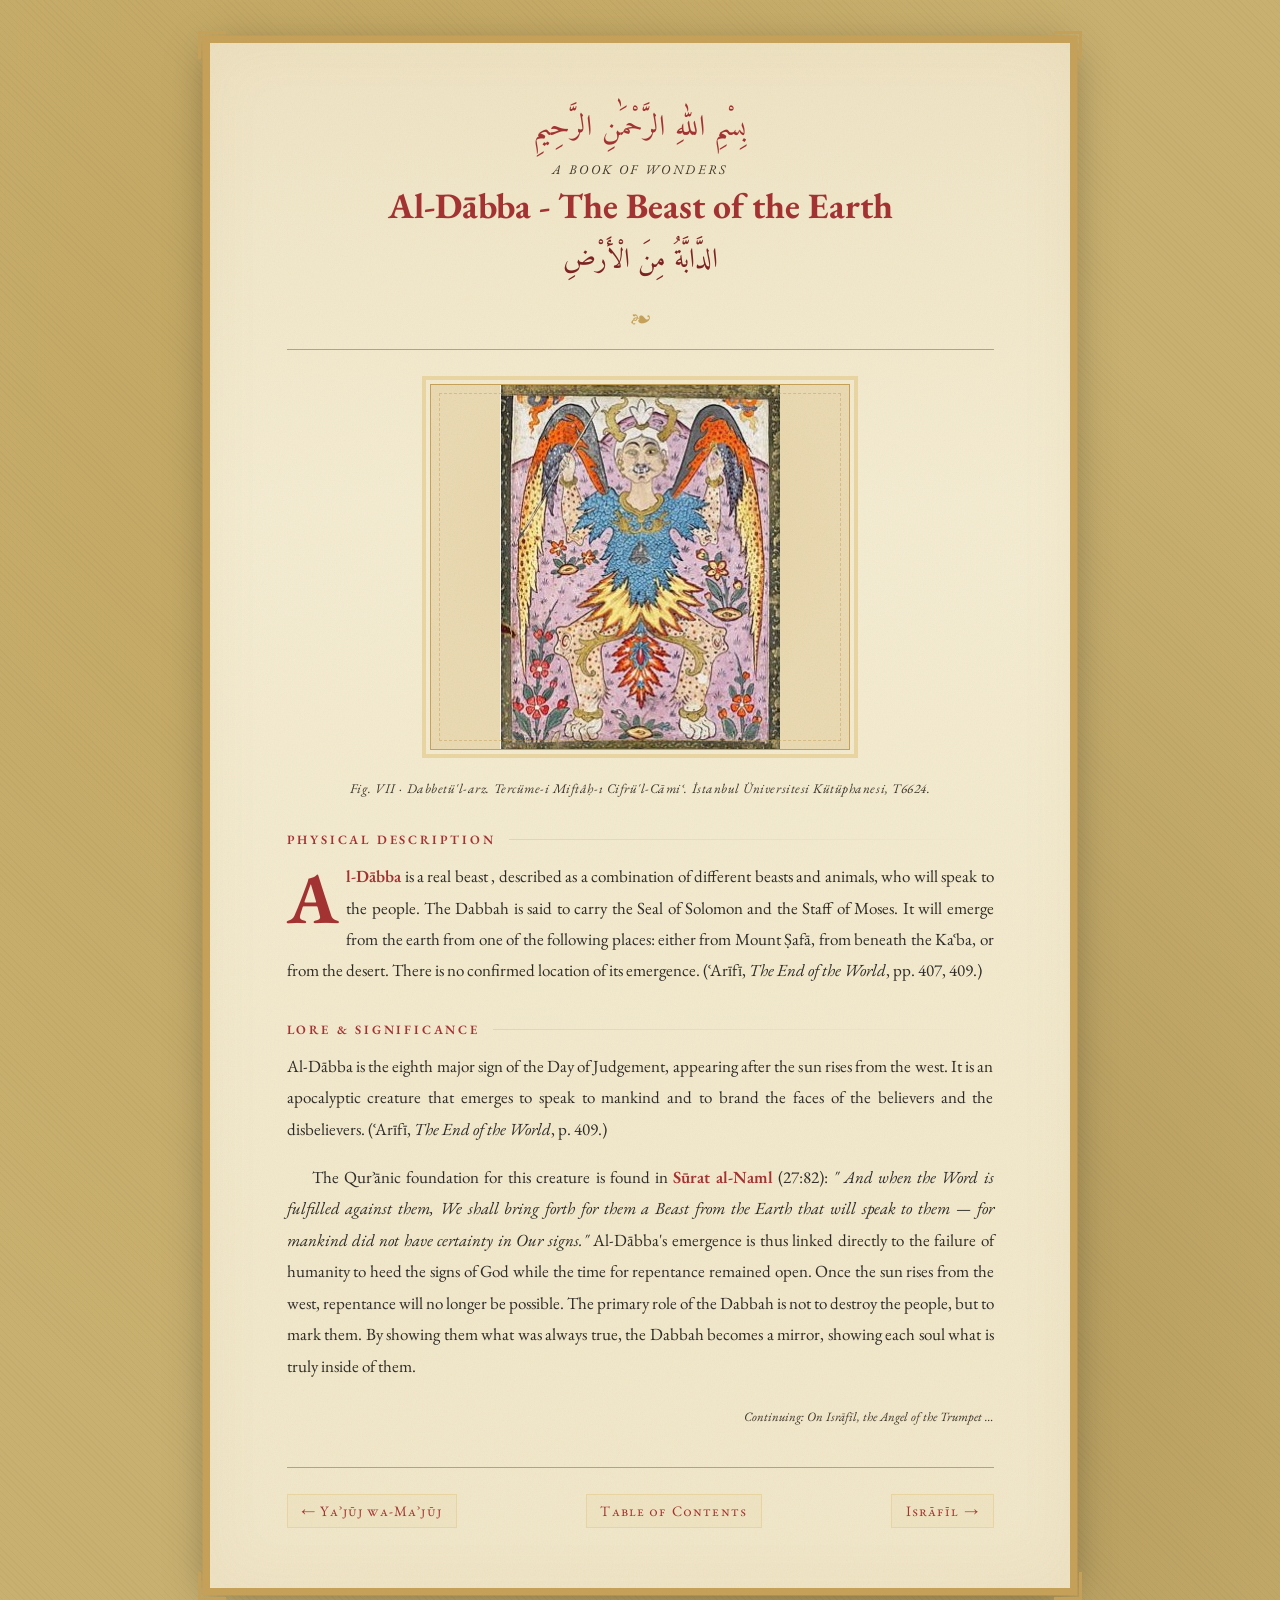
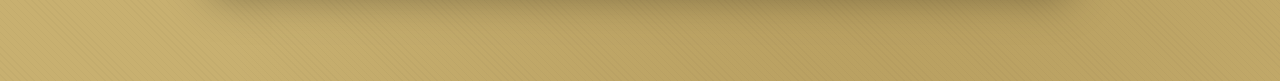
==== commit c0a0cbde: "Update dabba.html" ====
--- a/dabba.html
+++ b/dabba.html
@@ -5,7 +5,6 @@
   <meta name="viewport" content="width=device-width, initial-scale=1.0" />
   <title>Al-Dābba — A Book of Wonders</title>
   <link rel="stylesheet" href="style.css" />
-  <link rel="icon" type="image/svg+xml" href="data:image/svg+xml,%3Csvg xmlns='http://www.w3.org/2000/svg' width='32' height='32' viewBox='0 0 32 32'%3E%3Cellipse cx='16' cy='20' rx='12' ry='10' fill='%23EAD9B0' stroke='%231A1A1A' stroke-width='1'/%3E%3Cpath d='M6,14 L4,6 L12,13 Z' fill='%23EAD9B0' stroke='%231A1A1A' stroke-width='0.9'/%3E%3Cpath d='M26,14 L28,6 L20,13 Z' fill='%23EAD9B0' stroke='%231A1A1A' stroke-width='0.9'/%3E%3Cpath d='M4,13 Q6,4 16,3 Q26,4 28,13 Z' fill='%23C5A059' stroke='%231A1A1A' stroke-width='0.9'/%3E%3Cellipse cx='16' cy='13' rx='12' ry='3.5' fill='%23C5A059' stroke='%231A1A1A' stroke-width='0.9'/%3E%3Cpath d='M9,19 Q11,17 13,19' fill='none' stroke='%231A1A1A' stroke-width='1.2' stroke-linecap='round'/%3E%3Cpath d='M19,19 Q21,17 23,19' fill='none' stroke='%231A1A1A' stroke-width='1.2' stroke-linecap='round'/%3E%3Cpath d='M14.5,22 L16,23.5 L17.5,22 Z' fill='%23A33333'/%3E%3Cpath d='M14,24 Q16,25.5 18,24' fill='none' stroke='%231A1A1A' stroke-width='0.8' stroke-linecap='round'/%3E%3Cline x1='2' y1='21' x2='12' y2='21.5' stroke='%231A1A1A' stroke-width='0.7'/%3E%3Cline x1='2' y1='23' x2='12' y2='22.5' stroke='%231A1A1A' stroke-width='0.7'/%3E%3Cline x1='30' y1='21' x2='20' y2='21.5' stroke='%231A1A1A' stroke-width='0.7'/%3E%3Cline x1='30' y1='23' x2='20' y2='22.5' stroke='%231A1A1A' stroke-width='0.7'/%3E%3C/svg%3E">
   <style>
     .analysis-block {
       background: rgba(163,51,51,0.05);
@@ -33,49 +32,6 @@
 <main class="manuscript-page" role="main">
   <div class="corner-tr" aria-hidden="true"></div>
   <div class="corner-bl" aria-hidden="true"></div>
-  <div class="margin-cat" aria-hidden="true">
-  <svg xmlns="http://www.w3.org/2000/svg" width="64" height="88" viewBox="0 0 64 88">
-    <path d="M38,78 Q55,72 52,60 Q49,50 42,52" fill="none" stroke="#1A1A1A" stroke-width="2.5" stroke-linecap="round"/>
-    <ellipse cx="30" cy="66" rx="16" ry="18" fill="#EAD9B0" stroke="#1A1A1A" stroke-width="1.5"/>
-    <path d="M20,60 Q22,65 20,70" fill="none" stroke="#C8A87A" stroke-width="1" stroke-linecap="round"/>
-    <path d="M38,58 Q41,63 39,69" fill="none" stroke="#C8A87A" stroke-width="1" stroke-linecap="round"/>
-    <ellipse cx="23" cy="82" rx="5" ry="3.5" fill="#EAD9B0" stroke="#1A1A1A" stroke-width="1.2"/>
-    <ellipse cx="36" cy="82" rx="5" ry="3.5" fill="#EAD9B0" stroke="#1A1A1A" stroke-width="1.2"/>
-    <line x1="21" y1="83" x2="21" y2="85" stroke="#1A1A1A" stroke-width="0.8"/>
-    <line x1="23" y1="84" x2="23" y2="86" stroke="#1A1A1A" stroke-width="0.8"/>
-    <line x1="25" y1="83" x2="25" y2="85" stroke="#1A1A1A" stroke-width="0.8"/>
-    <line x1="34" y1="83" x2="34" y2="85" stroke="#1A1A1A" stroke-width="0.8"/>
-    <line x1="36" y1="84" x2="36" y2="86" stroke="#1A1A1A" stroke-width="0.8"/>
-    <line x1="38" y1="83" x2="38" y2="85" stroke="#1A1A1A" stroke-width="0.8"/>
-    <path d="M22,52 Q30,48 38,52" fill="#EAD9B0" stroke="#1A1A1A" stroke-width="1.2"/>
-    <ellipse cx="30" cy="38" rx="17" ry="15" fill="#EAD9B0" stroke="#1A1A1A" stroke-width="1.5"/>
-    <path d="M15,28 L12,16 L22,26 Z" fill="#EAD9B0" stroke="#1A1A1A" stroke-width="1.3"/>
-    <path d="M15.5,27 L13.5,19 L20,25.5 Z" fill="#C5A059" stroke="none" fill-opacity="0.5"/>
-    <path d="M45,28 L48,16 L38,26 Z" fill="#EAD9B0" stroke="#1A1A1A" stroke-width="1.3"/>
-    <path d="M44.5,27 L46.5,19 L40,25.5 Z" fill="#C5A059" stroke="none" fill-opacity="0.5"/>
-    <ellipse cx="30" cy="26" rx="14" ry="4" fill="#C5A059" stroke="#1A1A1A" stroke-width="1"/>
-    <path d="M16,26 Q18,14 30,13 Q42,14 44,26 Z" fill="#C5A059" stroke="#1A1A1A" stroke-width="1"/>
-    <line x1="22" y1="16" x2="22" y2="25" stroke="#1A1A1A" stroke-width="0.5" stroke-dasharray="1.5,2"/>
-    <line x1="30" y1="13" x2="30" y2="25" stroke="#1A1A1A" stroke-width="0.5" stroke-dasharray="1.5,2"/>
-    <line x1="38" y1="16" x2="38" y2="25" stroke="#1A1A1A" stroke-width="0.5" stroke-dasharray="1.5,2"/>
-    <ellipse cx="24" cy="38" rx="4" ry="3.5" fill="white" stroke="#1A1A1A" stroke-width="1"/>
-    <ellipse cx="36" cy="38" rx="4" ry="3.5" fill="white" stroke="#1A1A1A" stroke-width="1"/>
-    <circle cx="25.5" cy="38.5" r="2.2" fill="#1A1A1A"/>
-    <circle cx="37.5" cy="38.5" r="2.2" fill="#1A1A1A"/>
-    <circle cx="26.5" cy="37.5" r="0.7" fill="white"/>
-    <circle cx="38.5" cy="37.5" r="0.7" fill="white"/>
-    <path d="M28.5,43 L30,45 L31.5,43 Z" fill="#A33333"/>
-    <path d="M28,45.5 Q30,47.5 32,45.5" fill="none" stroke="#1A1A1A" stroke-width="0.9" stroke-linecap="round"/>
-    <line x1="10" y1="42" x2="23" y2="43" stroke="#1A1A1A" stroke-width="0.8" stroke-linecap="round"/>
-    <line x1="10" y1="44.5" x2="23" y2="44.5" stroke="#1A1A1A" stroke-width="0.8" stroke-linecap="round"/>
-    <line x1="11" y1="47" x2="23" y2="45.5" stroke="#1A1A1A" stroke-width="0.8" stroke-linecap="round"/>
-    <line x1="50" y1="42" x2="37" y2="43" stroke="#1A1A1A" stroke-width="0.8" stroke-linecap="round"/>
-    <line x1="50" y1="44.5" x2="37" y2="44.5" stroke="#1A1A1A" stroke-width="0.8" stroke-linecap="round"/>
-    <line x1="49" y1="47" x2="37" y2="45.5" stroke="#1A1A1A" stroke-width="0.8" stroke-linecap="round"/>
-    <ellipse cx="19" cy="45" rx="3.5" ry="2" fill="#A33333" fill-opacity="0.15"/>
-    <ellipse cx="41" cy="45" rx="3.5" ry="2" fill="#A33333" fill-opacity="0.15"/>
-  </svg>
-</div>
   <div class="page-inner">
     <span class="folio-number">fol. 28v</span>
 
@@ -145,5 +101,6 @@
     </nav>
   </div>
 </main>
+  <script src="cats.js"></script>
 </body>
 </html>
--- a/style.css
+++ b/style.css
@@ -572,4 +572,3 @@
 td, th {
   cursor: url('[data-uri]') 5 27, text;
 }
- 
